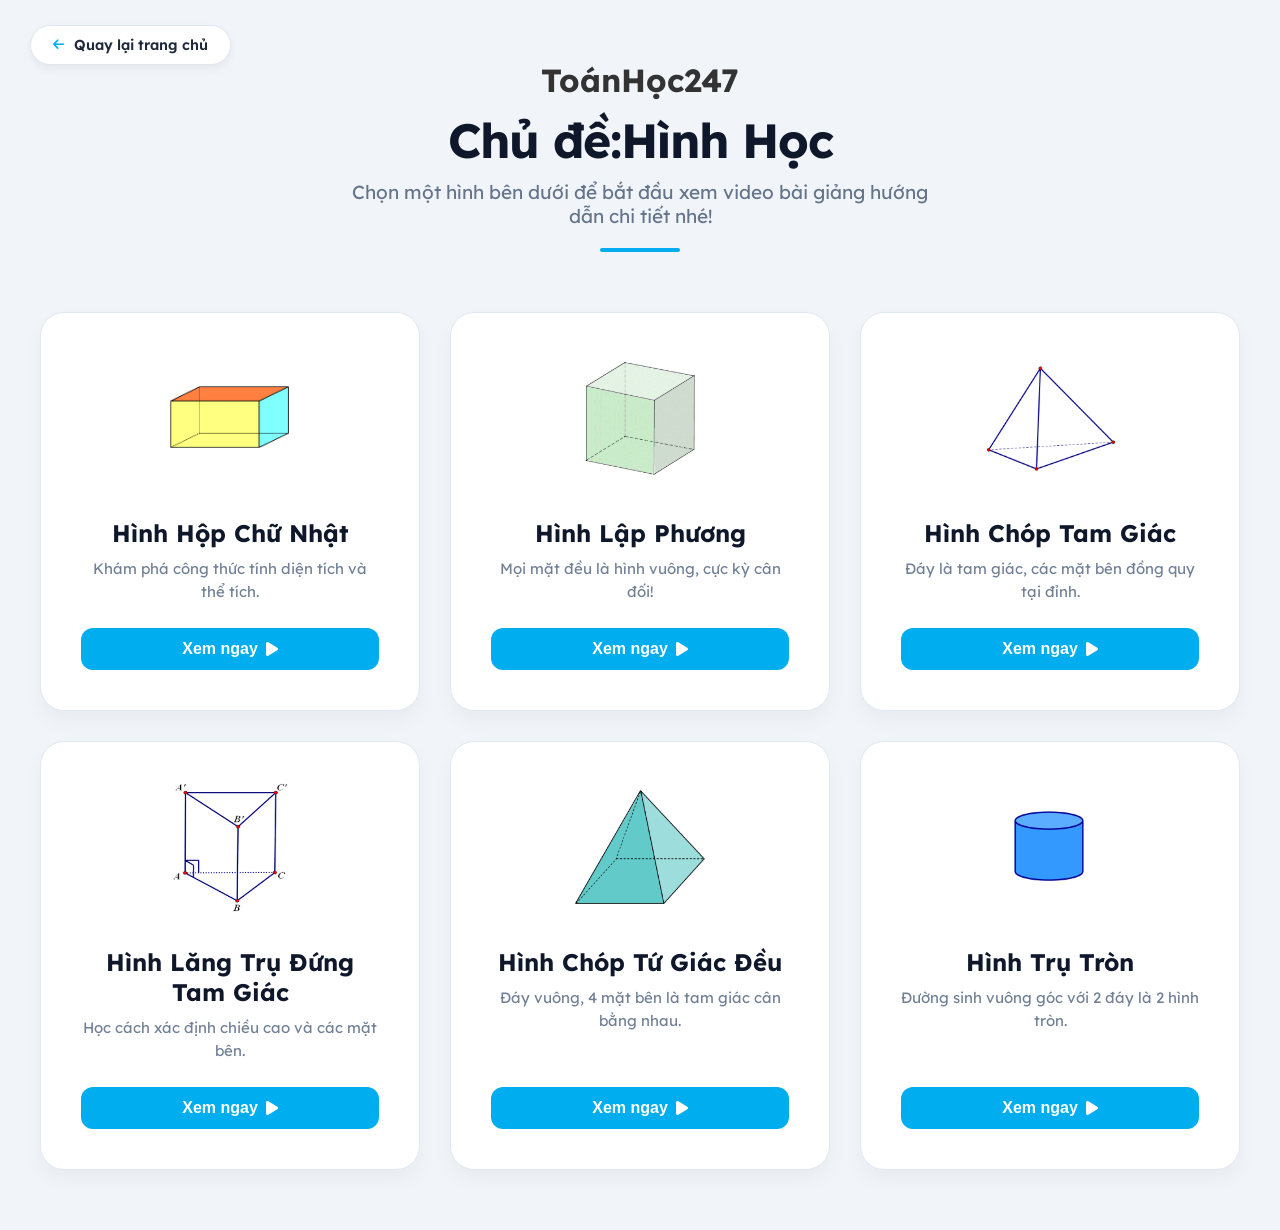
==== html/detail.html @ d963e5ed "init project" ====
<!DOCTYPE html>
<html lang="vi">
<head>
    <meta charset="UTF-8">
    <meta name="viewport" content="width=device-width, initial-scale=1.0">
    <title>Hình Học | Toán 247</title>
    <link href="https://fonts.googleapis.com/css2?family=Lexend:wght@400;700&display=swap" rel="stylesheet">
    <link rel="stylesheet" href="../css/detail.css">
    <link rel="stylesheet" href="https://cdnjs.cloudflare.com/ajax/libs/font-awesome/6.0.0/css/all.min.css">
</head>
<body>
    <div class="top-nav">
    <a href="../html/index.html" class="btn-back-home">
        <i class="fas fa-arrow-left"></i> Quay lại trang chủ
    </a>
</div>

    <div class="main-wrapper">
        <header class="main-header">
            <div class="logo-area">
                <span style="color: #333; font-weight: bold; font-size: 32px;">Toán</span><span style="color: #333; font-weight: bold; font-size: 32px;">Học</span><span style="color: #333; font-weight: bold; font-size: 32px;">247</span>
            </div>
            <h1>Chủ đề:Hình Học</span></h1>
            <p>Chọn một hình bên dưới để bắt đầu xem video bài giảng hướng dẫn chi tiết nhé!</p>
        </header>

       <div class="geometry-grid">
    <a href="../html/information.html" class="lesson-card">
        <div class="card-image">
            <img src="../download.png" alt="Hình Hộp Chữ Nhật">
        </div>
        <h3>Hình Hộp Chữ Nhật</h3>
        <p>Khám phá công thức tính diện tích và thể tích.</p>
        <button class="view-btn">Xem ngay <i class="fas fa-play"></i></button>
    </a>

    <a href="../html/hlp.html" class="lesson-card">
        <div class="card-image">
            <img src="../geometry_0151.gif" alt="Hình Lập Phương">
        </div>
        <h3>Hình Lập Phương</h3>
        <p>Mọi mặt đều là hình vuông, cực kỳ cân đối!</p>
        <button class="view-btn">Xem ngay <i class="fas fa-play"></i></button>
    </a>

    <a href="../html/hctg.html" class="lesson-card">
        <div class="card-image">
            <img src="../hinh-chop-tam-giac.png" alt="Hình Chóp Tam Giác">
        </div>
        <h3>Hình Chóp Tam Giác</h3>
        <p>Đáy là tam giác, các mặt bên đồng quy tại đỉnh.</p>
        <button class="view-btn">Xem ngay <i class="fas fa-play"></i></button>
    </a>

    <a href="../html/hltd.html" class="lesson-card">
        <div class="card-image">
            <img src="../images (2).png" alt="Hình Lăng Trụ Đứng Tam Giác">
        </div>
        <h3>Hình Lăng Trụ Đứng Tam Giác</h3>
        <p>Học cách xác định chiều cao và các mặt bên.</p>
        <button class="view-btn">Xem ngay <i class="fas fa-play"></i></button>
    </a>

    <a href="../html/hctug.html" class="lesson-card">
        <div class="card-image">
            <img src="../img_teacher_2023-08-23_64e5b831cddc4_175 (1).webp" alt="Hình chóp tứ giác đều">
        </div>
        <h3>Hình Chóp Tứ Giác Đều</h3>
        <p>Đáy vuông, 4 mặt bên là tam giác cân bằng nhau.</p>
        <button class="view-btn">Xem ngay <i class="fas fa-play"></i></button>
    </a>

    <a href="../html/htt.html" class="lesson-card">
        <div class="card-image">
            <img src="../dien-tich-xung-quanh-hinh-tru.png" alt="Hình Trụ Tròn">
        </div>
        <h3>Hình Trụ Tròn</h3>
        <p>Đường sinh vuông góc với 2 đáy là 2 hình tròn.</p>
        <button class="view-btn">Xem ngay <i class="fas fa-play"></i></button>
    </a>
</div>

    <script src="../js/detail.js"></script>
</body>
</html>
---- css/detail.css ----
/* Container chứa nút để căn vị trí chuẩn */
.top-nav {
    position: absolute;
    top: 25px;
    left: 30px;
    z-index: 100;
}

/* Thiết kế nút quay lại kiểu hiện đại */
.btn-back-home {
    display: inline-flex;
    align-items: center;
    gap: 10px;
    padding: 10px 22px;
    background: #ffffff;
    color: #1e293b !important; /* Màu chữ xanh đen sang trọng */
    text-decoration: none !important; /* Xóa gạch chân tuyệt đối */
    border-radius: 50px; /* Bo tròn hoàn toàn nhìn rất mướt */
    font-size: 0.9rem;
    font-weight: 600;
    border: 1.5px solid #e2e8f0; /* Viền mảnh tinh tế */
    transition: all 0.3s cubic-bezier(0.4, 0, 0.2, 1);
    box-shadow: 0 4px 10px rgba(0, 0, 0, 0.05); /* Đổ bóng nhẹ */
}

/* Icon mũi tên */
.btn-back-home i {
    font-size: 0.8rem;
    color: #00adef; /* Điểm nhấn màu xanh thương hiệu của bạn */
    transition: transform 0.3s ease;
}

/* Hiệu ứng khi di chuột vào (Hover) */
.btn-back-home:hover {
    background: #00adef; /* Đổi nền sang xanh dương */
    color: white !important;
    border-color: #00adef;
    transform: translateX(-5px); /* Nhích nhẹ sang trái tạo cảm giác "quay về" */
    box-shadow: 0 8px 20px rgba(0, 173, 239, 0.25);
}

/* Khi hover thì icon cũng đổi màu trắng cho đồng bộ */
.btn-back-home:hover i {
    color: white;
    transform: translateX(-3px);
}
/* Thiết lập cơ bản */
body {
    background-color: #f1f5f9; /* Màu nền xám nhạt hiện đại hơn */
    font-family: 'Lexend', sans-serif; /* Font chữ xịn xò */
    margin: 0;
    padding: 0;
    color: #1e293b;
}

.main-wrapper {
    max-width: 1200px;
    margin: 0 auto;
    padding: 60px 20px;
}

/* Thiết kế Header */
.main-header {
    text-align: center;
    margin-bottom: 60px;
    position: relative;
}

.main-header::after { /* Đường kẻ gạch dưới tiêu đề cho sang */
    content: '';
    display: block;
    width: 80px;
    height: 4px;
    background-color: #00adef;
    border-radius: 2px;
    margin: 20px auto;
}

.main-header h1 {
    font-size: 48px;
    color: #0f172a;
    margin: 10px 0;
    letter-spacing: -1px;
}

.main-header .highlight {
    color: #00adef; /* Màu xanh đặc trưng */
}

.main-header p {
    font-size: 19px;
    color: #64748b;
    max-width: 600px;
    margin: 0 auto;
}

/* Lưới các ô bài giảng (Grid) */
.geometry-grid {
    display: grid;
    /* Tự động chia 3 cột (nếu màn hình đủ rộng), mỗi ô tối thiểu 300px */
    grid-template-columns: repeat(auto-fill, minmax(320px, 1fr));
    gap: 30px; /* Khoảng cách giữa các ô */
}

/* Thiết kế từng cái Card */
.lesson-card {
    background-color: #ffffff;
    border-radius: 24px; /* Bo góc tròn hơn */
    padding: 40px;
    display: flex;
    flex-direction: column;
    align-items: center;
    justify-content: flex-start;
    text-align: center;
    cursor: pointer;
    transition: all 0.4s ease; /* Hiệu ứng mượt mà */
    box-shadow: 0 10px 20px rgba(0, 0, 0, 0.04); /* Đổ bóng nhẹ */
    border: 1px solid #e2e8f0; /* Viền rất nhẹ */
}

/* Hiệu ứng di chuột */
.lesson-card:hover {
    background-color: #f8fafc;
    transform: translateY(-10px); /* Nhích lên trên */
    box-shadow: 0 20px 40px rgba(0, 173, 239, 0.15); /* Đổ bóng xanh Cyan */
    border-color: #00adef; /* Viền đổi sang màu xanh */
}

/* Vùng chứa ảnh */
.card-image {
    width: 130px;
    height: 130px;
    margin-bottom: 25px;
    display: flex;
    align-items: center;
    justify-content: center;
}

.card-image img {
    max-width: 100%;
    max-height: 100%;
    object-fit: contain; /* Ảnh không bị méo */
    transition: transform 0.3s ease;
}

/* Hiệu ứng ảnh khi di chuột */
.lesson-card:hover .card-image img {
    transform: scale(1.1); /* Phóng to ảnh nhẹ */
}

/* Tiêu đề ô */
.lesson-card h3 {
    font-size: 24px;
    margin: 10px 0;
    color: #0f172a;
    font-weight: 700;
}

/* Đoạn mô tả ô */
.lesson-card p {
    font-size: 15px;
    color: #718096;
    margin: 0 0 25px 0;
    line-height: 1.5;
    flex-grow: 1; /* Để nút Xem ngay luôn nằm ở dưới cùng ô */
}

/* Nút Xem ngay */
.view-btn {
    width: 100%;
    padding: 12px;
    background-color: #00adef; /* Màu xanhCyan */
    color: #ffffff;
    border: none;
    border-radius: 12px;
    font-size: 16px;
    font-weight: bold;
    cursor: pointer;
    transition: background-color 0.3s ease;
    display: flex;
    align-items: center;
    justify-content: center;
    gap: 8px;
}

.view-btn:hover {
    background-color: #008fca; /* Xanh đậm hơn khi di chuột */
}

/* Responsive cho điện thoại */
@media (max-width: 768px) {
    .main-wrapper {
        padding: 40px 15px;
    }
    .main-header h1 {
        font-size: 36px;
    }
    .main-header p {
        font-size: 17px;
    }
    .geometry-grid {
        grid-template-columns: 1fr; /* 1 cột trên điện thoại */
    }
}
/* 1. Xóa gạch chân cho tất cả các liên kết bài học */
a.lesson-card {
    text-decoration: none !important;
    color: inherit; /* Giữ nguyên màu chữ gốc, không bị đổi sang xanh/tím */
    
}
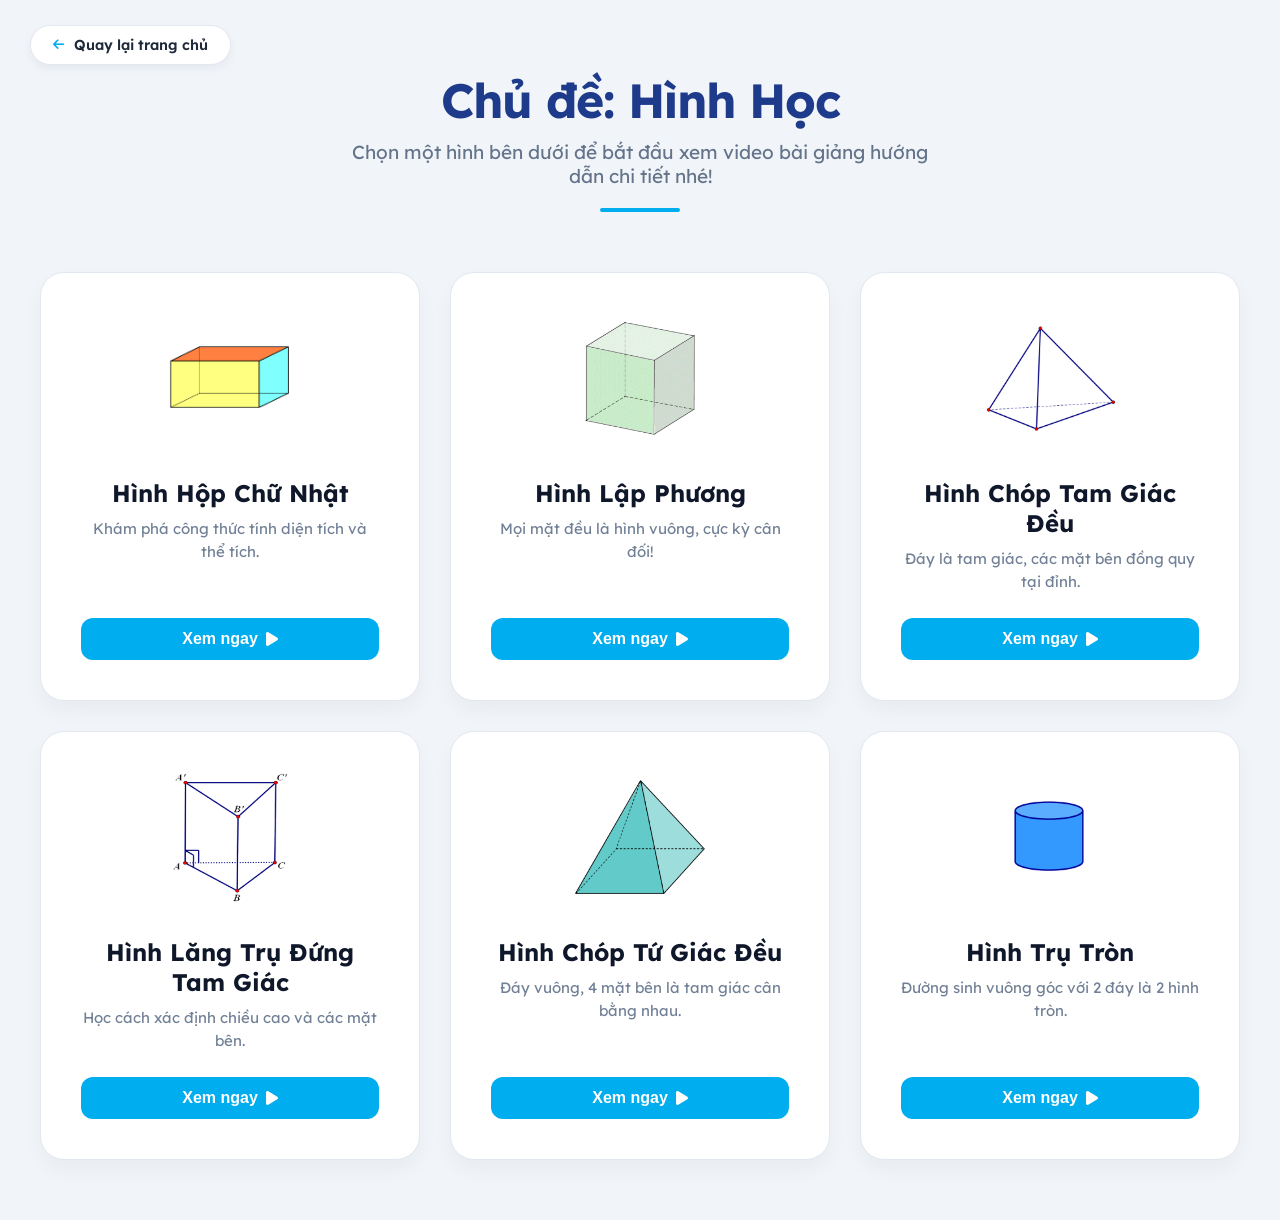
==== commit 03f727bb: "update" ====
--- a/html/detail.html
+++ b/html/detail.html
@@ -17,10 +17,8 @@
 
     <div class="main-wrapper">
         <header class="main-header">
-            <div class="logo-area">
-                <span style="color: #333; font-weight: bold; font-size: 32px;">Toán</span><span style="color: #333; font-weight: bold; font-size: 32px;">Học</span><span style="color: #333; font-weight: bold; font-size: 32px;">247</span>
-            </div>
-            <h1>Chủ đề:Hình Học</span></h1>
+           
+            <h1>Chủ đề: Hình Học</span></h1>
             <p>Chọn một hình bên dưới để bắt đầu xem video bài giảng hướng dẫn chi tiết nhé!</p>
         </header>
 
@@ -45,9 +43,9 @@
 
     <a href="../html/hctg.html" class="lesson-card">
         <div class="card-image">
-            <img src="../hinh-chop-tam-giac.png" alt="Hình Chóp Tam Giác">
+            <img src="../hinh-chop-tam-giac.png" alt="Hình Chóp Tam Giác Đều">
         </div>
-        <h3>Hình Chóp Tam Giác</h3>
+        <h3>Hình Chóp Tam Giác Đều</h3>
         <p>Đáy là tam giác, các mặt bên đồng quy tại đỉnh.</p>
         <button class="view-btn">Xem ngay <i class="fas fa-play"></i></button>
     </a>
@@ -79,6 +77,7 @@
         <button class="view-btn">Xem ngay <i class="fas fa-play"></i></button>
     </a>
 </div>
+</div>
 
     <script src="../js/detail.js"></script>
 </body>
--- a/css/detail.css
+++ b/css/detail.css
@@ -78,7 +78,7 @@
 
 .main-header h1 {
     font-size: 48px;
-    color: #0f172a;
+    color: #1e3a8a;
     margin: 10px 0;
     letter-spacing: -1px;
 }
